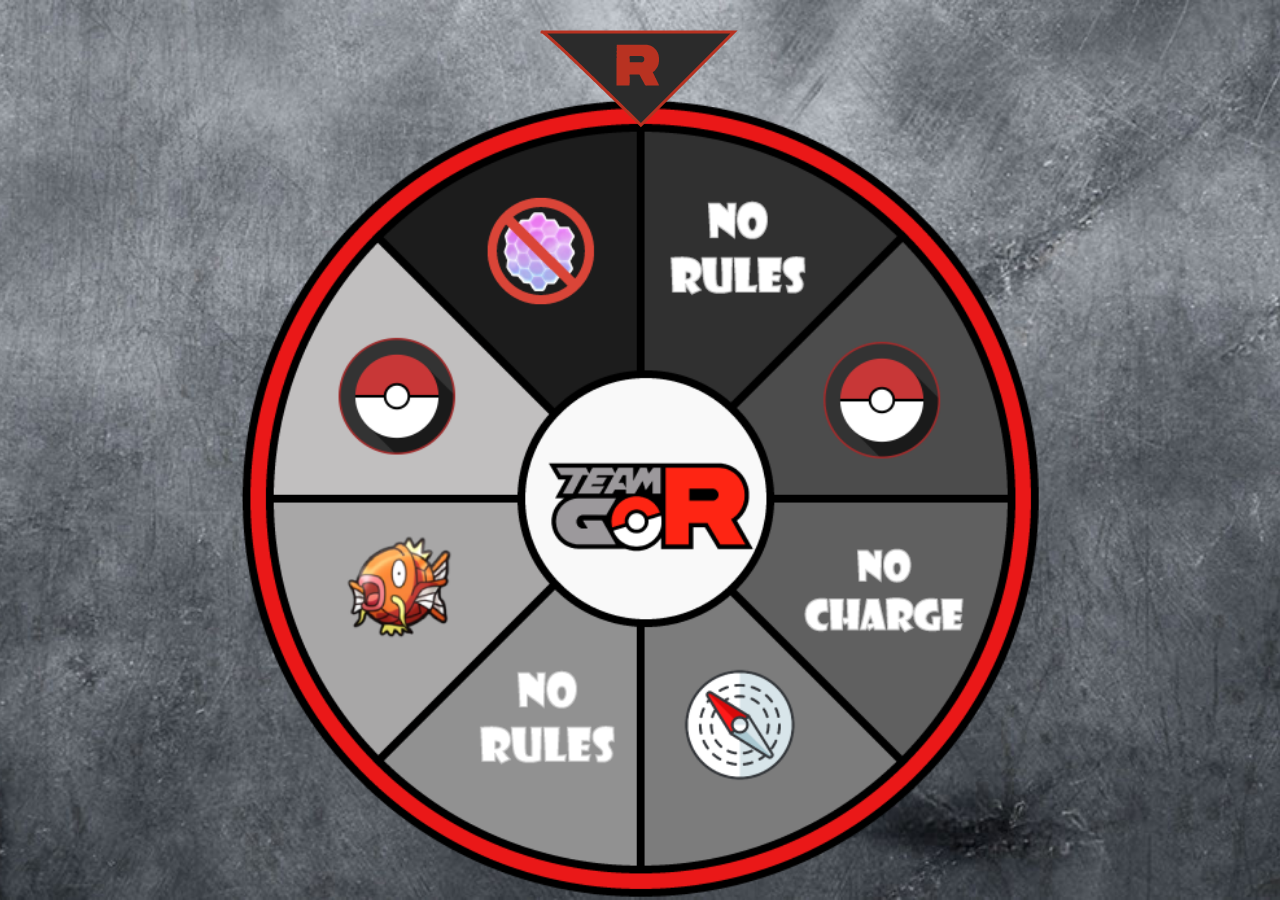
==== pages/pelea.html @ dfe2efa2 "alpha" ====
<!DOCTYPE html>
<html>
<head>
	<title>TeamGoRocket</title>
	<meta charset="UTF-8">
	<link rel="stylesheet" type="text/css" href="../css/estilo.css">
	<link rel="stylesheet" type="text/css" href="../css/bootstrap.css">
	<style>
body {font-family: Arial, Helvetica, sans-serif;}

/* The Modal (background) */
.modal {
  display: none; /* Hidden by default */
  position: fixed; /* Stay in place */
  z-index: 1; /* Sit on top */
  left: 0;
  top: 0;
  width: 100%; /* Full width */
  height: 100%; /* Full height */
  overflow: auto; /* Enable scroll if needed */
  background-color: rgb(0,0,0); /* Fallback color */
  background-color: rgba(0,0,0,0.4); /* Black w/ opacity */
}

/* Modal Content/Box */
.modal-content {
  background-color: black;
  margin: 15% auto; /* 15% from the top and centered */
  padding: 20px;
  border: 1px solid #888;
  width: 80%; /* Could be more or less, depending on screen size */
}

/* The Close Button */
.close {
  color: white;
  float: right;
  font-size: 28px;
  font-weight: bold;
}

.close:hover,
.close:focus {
  color: #000;
  text-decoration: none;
  cursor: pointer;
}

.modal-header {
  padding: 2px 16px;
  color: white;
}

.modal-body {padding: 2px 16px;}

.modal-footer {
  padding: 2px 16px;
  color: white;
    text-align: center;
}

/* Add Animation */
@-webkit-keyframes slideIn {
  from {bottom: -300px; opacity: 0} 
  to {bottom: 0; opacity: 1}
}

@keyframes slideIn {
  from {bottom: -300px; opacity: 0}
  to {bottom: 0; opacity: 1}
}

@-webkit-keyframes fadeIn {
  from {opacity: 0} 
  to {opacity: 1}
}

@keyframes fadeIn {
  from {opacity: 0} 
  to {opacity: 1}
}
</style>
</head>

<body>
<div>

	<div class="vara">
	    <img src="../img/stop.png" alt="">
	</div>
	<div class="col-md-12">
	    <img src="../img/ruletapelea.png" id="ruleta" class="ruleta">
	</div>
	
</div>


<!-- The Modal -->
<div id="pelea1" class="modal">
  <!-- Modal content -->
  <div class="modal-content">
    <div class="modal-header">
      <img class ="imagen"src="../img/gooo.png" alt="">
    </div>
    <div class="modal-body">
     <hr>
      <p class="modal-text">El combate se realizará sin utilizar escudos</p>
      <hr>
    </div>
    <div class="modal-footer">
     <br>
      <a id="vibrate" class="return" href="../index.html">Aceptar</a>
    </div>
  </div>
</div>

<div id="pelea2" class="modal">
  <!-- Modal content -->
  <div class="modal-content">
    <div class="modal-header">
      <img class ="imagen"src="../img/gooo.png" alt="">
    </div>
    <div class="modal-body">
     <hr>
      <p class="modal-text">El combate se realizará utilizando al menos un pokémon del TeamGoRocket o evoluciones(zubat, grimer, larvitar, drowzee, etc.)</p>
      <hr>
    </div>
    <div class="modal-footer">
     <br>
      <a id="vibrate" class="return" href="../index.html">Aceptar</a>
    </div>
  </div>
</div>

<div id="pelea3" class="modal">
  <!-- Modal content -->
  <div class="modal-content">
    <div class="modal-header">
      <img class ="imagen"src="../img/gooo.png" alt="">
    </div>
    <div class="modal-body">
     <hr>
      <p class="modal-text">El combate se realizará utilizando un magikarp en el equipo</p>
      <hr>
    </div>
    <div class="modal-footer">
     <br>
      <a id="vibrate" class="return" href="../index.html">Aceptar</a>
    </div>
  </div>
</div>

<div id="pelea4" class="modal">
  <!-- Modal content -->
  <div class="modal-content">
    <div class="modal-header">
      <img class ="imagen"src="../img/gooo.png" alt="">
    </div>
    <div class="modal-body">
     <hr>
      <p class="modal-text">El combate se realizará utilizando pokémon de la región de kanto</p>
      <hr>
    </div>
    <div class="modal-footer">
     <br>
      <a id="vibrate" class="return" href="../index.html">Aceptar</a>
    </div>
  </div>
</div>

<div id="pelea5" class="modal">
  <!-- Modal content -->
  <div class="modal-content">
    <div class="modal-header">
      <img class ="imagen"src="../img/gooo.png" alt="">
    </div>
    <div class="modal-body">
     <hr>
      <p class="modal-text">El combate se realizará utilizando un pokémon comodin de otra región</p>
      <hr>
    </div>
    <div class="modal-footer">
     <br>
      <a id="vibrate" class="return" href="../index.html">Aceptar</a>
    </div>
  </div>
</div>

<div id="pelea6" class="modal">
  <!-- Modal content -->
  <div class="modal-content">
    <div class="modal-header">
      <img class ="imagen"src="../img/gooo.png" alt="">
    </div>
    <div class="modal-body">
     <hr>
      <p class="modal-text">El combate se realizará sin utilizar ataques cargados. ¡Duelo a muerte con básicos!</p>
      <hr>
    </div>
    <div class="modal-footer">
     <br>
      <a id="vibrate" class="return" href="../index.html">Aceptar</a>
    </div>
  </div>
</div>

<div id="pelea7" class="modal">
  <!-- Modal content -->
  <div class="modal-content">
    <div class="modal-header">
      <img class ="imagen"src="../img/gooo.png" alt="">
    </div>
    <div class="modal-body">
     <hr>
      <p class="modal-text">El combate se realizará utilizando al menos un pokémon del TeamGoRocket o evoluciones(zubat, grimer, larvitar, drowzee, etc.)</p>
      <hr>
    </div>
    <div class="modal-footer">
     <br>
      <a id="vibrate" class="return" href="../index.html">Aceptar</a>
    </div>
  </div>
</div>

<div id="pelea8" class="modal">
  <!-- Modal content -->
  <div class="modal-content">
    <div class="modal-header">
      <img class ="imagen"src="../img/gooo.png" alt="">
    </div>
    <div class="modal-body">
     <hr>
      <p class="modal-text">¡El combate se realizará sin reglas! Se permite cualquier estrategia para vencer/persuadir al lider.</p>
      <hr>
    </div>
    <div class="modal-footer">
     <br>
      <a id="vibrate" class="return" href="../index.html">Aceptar</a>
    </div>
  </div>
</div>




<script src="../js/pelea.js"></script>
<script>
      window.navigator = window.navigator || {};
      if (navigator.vibrate === undefined) {
          document.getElementById('v-unsupported').classList.remove('hidden');
          ['button-play-v-once', 'button-play-v-thrice', 'button-stop-v'].forEach(function(elementId) {
            document.getElementById(elementId).setAttribute('disabled', 'disabled');
          });
      } else {
          document.getElementById('vibrate').addEventListener('click', function() {
            navigator.vibrate(1000);
          });
          document.getElementById('button-play-v-thrice').addEventListener('click', function() {
            navigator.vibrate([1000, 500, 1000, 500, 2000]);
          });
          document.getElementById('button-stop-v').addEventListener('click', function() {
            navigator.vibrate(0);
          });
      }
    </script>

</body>
</html>
---- css/estilo.css ----
* {
	padding: 0px;
	margin: 0px;
	text-align: center;
}
.vara {
	position: relative;
	top: 30px;
	z-index: 1000;
}

.ruleta {
	z-index: 100;
	transition: all 5s;
    width: 100%;
    max-width: 800px;
}
.imagen{
    width: 100%;
    max-width: 500px;

}
#dinero {
	position: absolute;
	font-size: 40px;
	padding: 20px;
}
.boton{
    color: white;
    text-decoration: none;
    padding: 20px;
    border: 3px solid red;
    margin-top: 30px;
}
.boton:hover{
    font-family: monospace;
	font-weight: 300;
	text-align: center;
    padding: 20px;
    border: 3px solid red;
    color: white;
    background-color: red;
    text-decoration: none;
}
a{
    text-decoration: none;
    color: white;
     font-family: monospace;
	font-weight: 300;
	text-align: center;
    font-size: 50px;
}
span{
    font-size: 50px;
    color: black;
}
h1{
    color: white;
    font-family: monospace
}
.return{
    font-size: 20px;
    font-family: monospace;
    text-decoration: none;
    color: red;
    padding: 10px;
    margin: 10px;
    border: 1px solid red;
}
.return:hover{
    text-decoration: none;
    color: white;
    background: red;
}
  body{
    background-image: url(../img/fondo.jpg);
    background-position: center center;
    background-repeat: no-repeat;
    background-size: cover;
    background-attachment: fixed;
}
.modal-text{
    color: white;
    font-size: 20px;
    font-family: monospace;
}
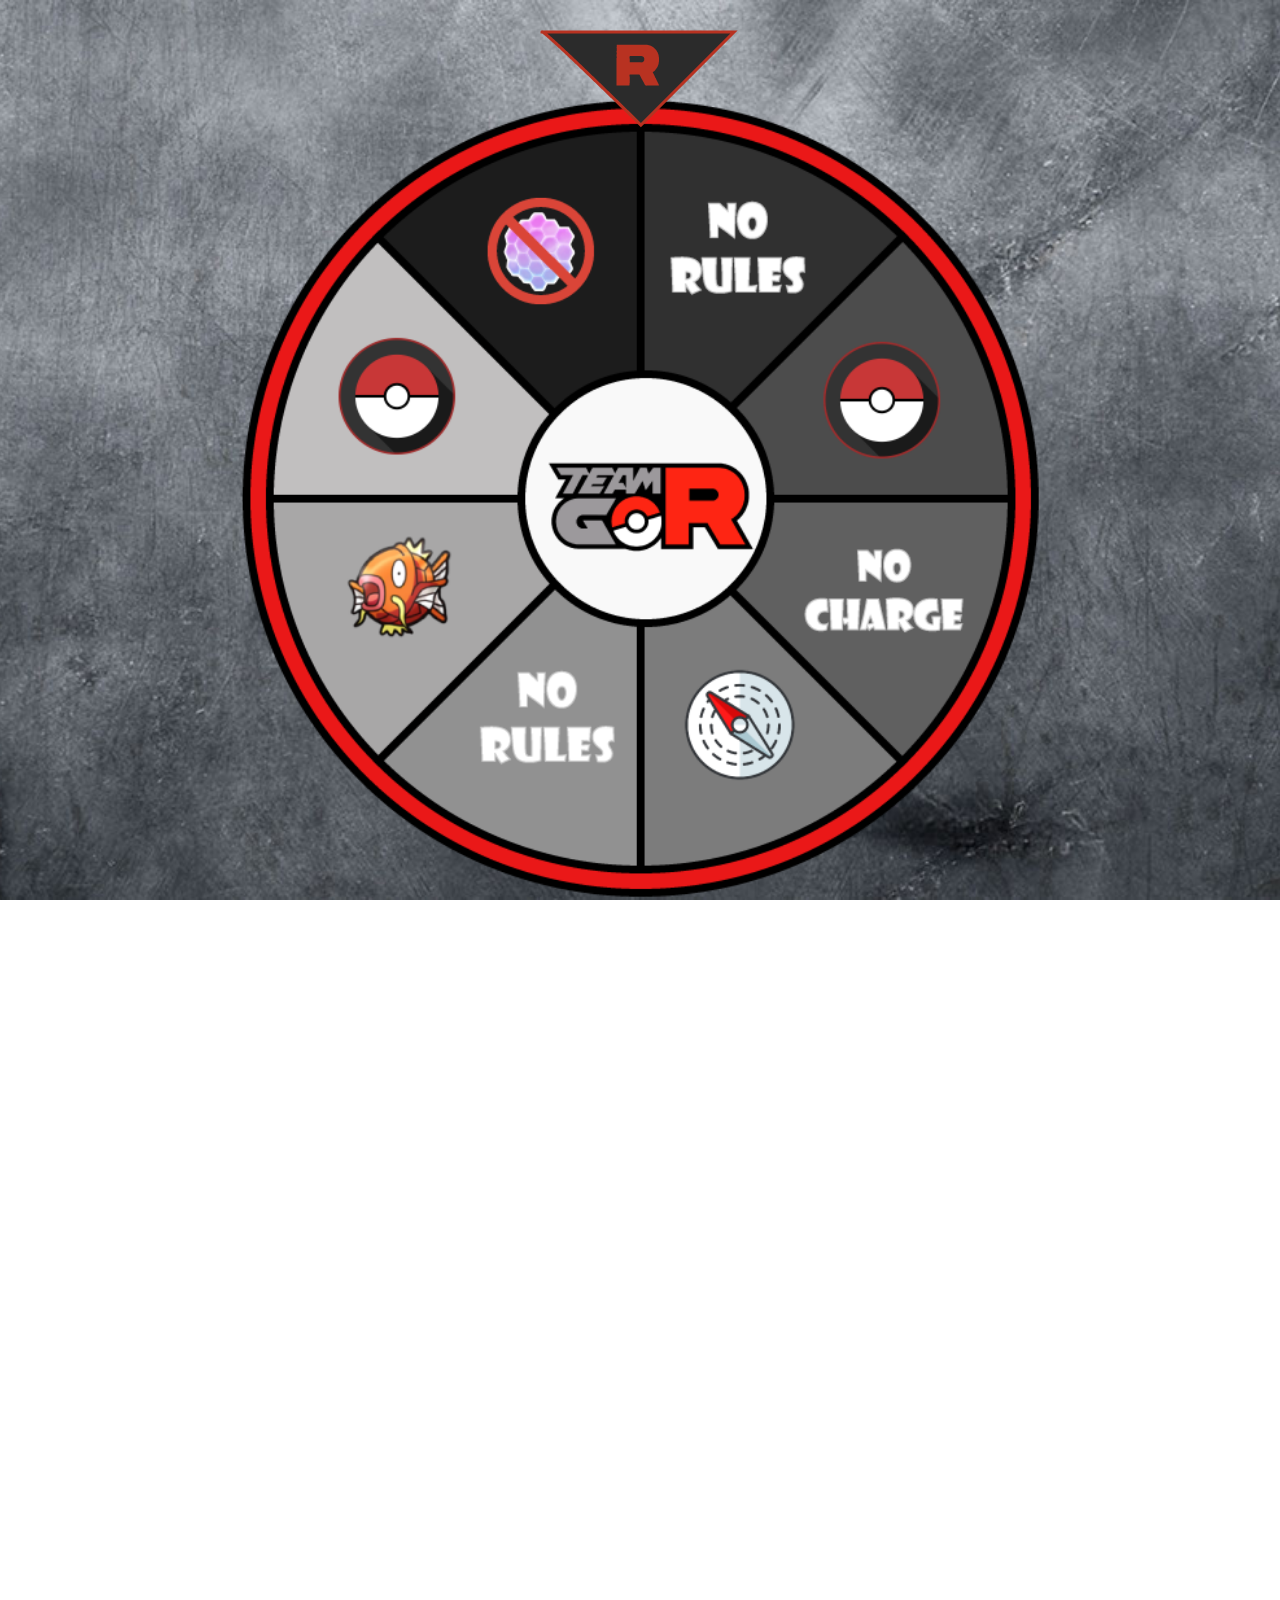
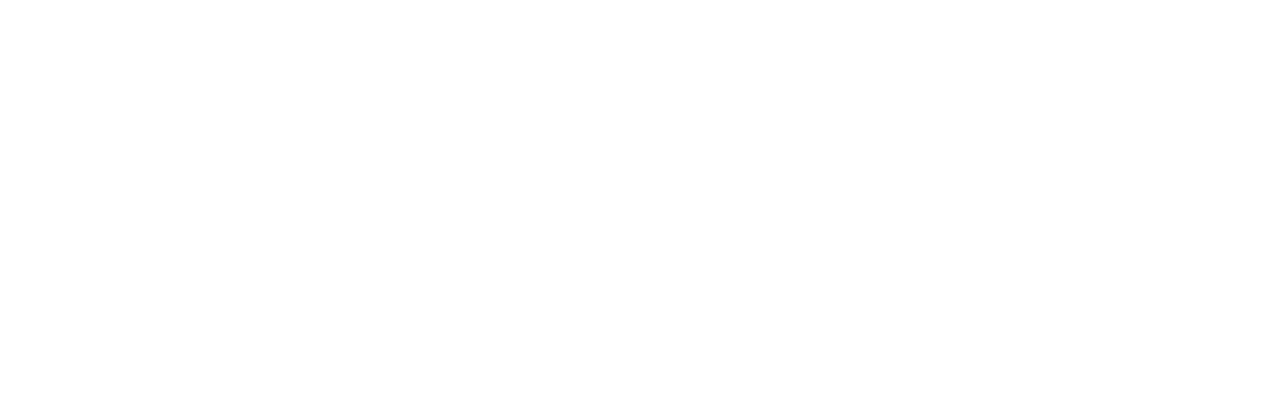
==== commit 981a21eb: "fgfg" ====
--- a/pages/pelea.html
+++ b/pages/pelea.html
@@ -91,7 +91,7 @@
 	<div class="col-md-12">
 	    <img src="../img/ruletapelea.png" id="ruleta" class="ruleta">
 	</div>
-	
+	<br><br><br><br><br><br><br><br><br><br><br><br><br><br><br><br>
 </div>
 
 
@@ -240,7 +240,11 @@
   </div>
 </div>
 
-
+<br><br><br><br><br><br><br><br><br><br><br><br><br><br><br><br>
+    <br><br><br><br><br><br><br><br><br><br><br><br><br><br><br><br>
+    <br><br><br><br><br><br><br><br><br><br><br><br><br><br><br><br>
+    <br><br><br><br><br><br><br><br><br><br><br><br><br><br><br><br>
+    <br><br><br><br><br><br><br><br><br><br><br><br><br><br><br><br>
 
 
 <script src="../js/pelea.js"></script>
--- a/css/estilo.css
+++ b/css/estilo.css
@@ -76,8 +76,10 @@
     background-image: url(../img/fondo.jpg);
     background-position: center center;
     background-repeat: no-repeat;
+    height: 100%;
     background-size: cover;
     background-attachment: fixed;
+    
 }
 .modal-text{
     color: white;
